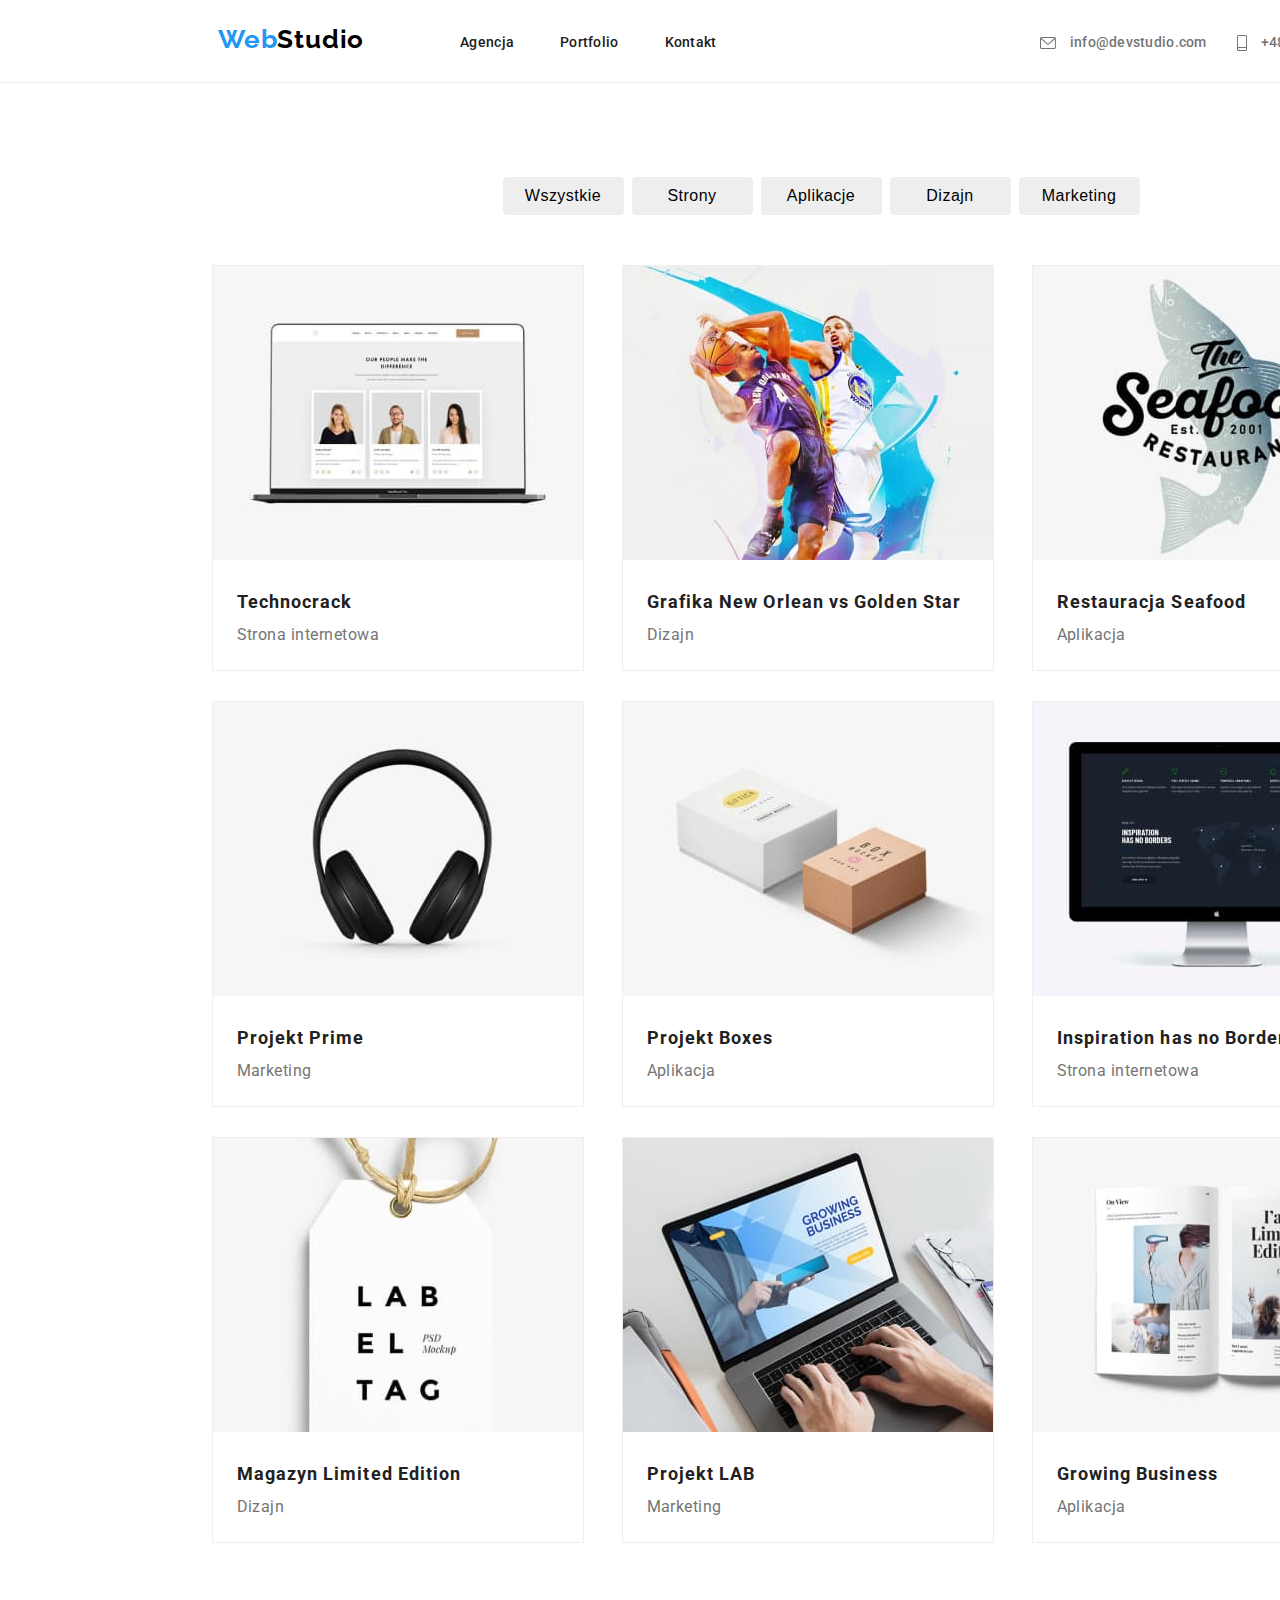
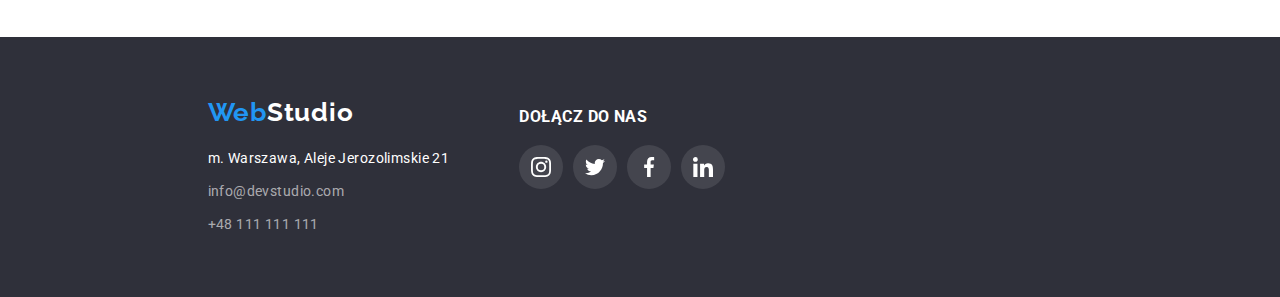
==== portfolio.html @ 235408c0 "feat: innit" ====
<!DOCTYPE html>
<html lang="pl">
  <head>
    <title>Portfolio</title>
    <link
      rel="stylesheet"
      href="https://cdnjs.cloudflare.com/ajax/libs/modern-normalize/1.1.0/modern-normalize.min.css"
      integrity="sha512-wpPYUAdjBVSE4KJnH1VR1HeZfpl1ub8YT/NKx4PuQ5NmX2tKuGu6U/JRp5y+Y8XG2tV+wKQpNHVUX03MfMFn9Q=="
      crossorigin="anonymous"
      referrerpolicy="no-referrer"
    />
    <link
      rel="stylesheet"
      href="https://cdnjs.cloudflare.com/ajax/libs/modern-normalize/1.1.0/modern-normalize.min.css"
      integrity="sha512-wpPYUAdjBVSE4KJnH1VR1HeZfpl1ub8YT/NKx4PuQ5NmX2tKuGu6U/JRp5y+Y8XG2tV+wKQpNHVUX03MfMFn9Q=="
      crossorigin="anonymous"
      referrerpolicy="no-referrer"
    />
    <link rel="preconnect" href="https://fonts.googleapis.com" />
    <link rel="preconnect" href="https://fonts.gstatic.com" crossorigin />
    <link
      href="https://fonts.googleapis.com/css2?family=Raleway:wght@700&family=Roboto:wght@400;500;700;900&display=swap"
      rel="stylesheet"
    />
    <link rel="stylesheet" href="css/styles.css" />
  </head>
  <body>
    <!-- header -->
    <header class="top">
      <a href="index.html" class="logo"
        ><span class="logo-anterior">Web</span><span class="logo-posterior">Studio</span></a
      >
      <nav>
        <ul class="navigation">
          <li><a href="#">Agencja</a></li>
          <li><a class="portfolio-link" href="portfolio.html">Portfolio</a></li>
          <li><a href="#">Kontakt</a></li>
        </ul>
      </nav>
      <aside class="contact">
        <ul class="contact-botons">
          <li class="icon-and-link">
            <svg width="16px" height="12px">
              <use href="./images/icons.svg#icon-envelope"></use>
            </svg>
            <a class="mail" href="mailto:info@devstidio.com">info@devstudio.com</a>
          </li>
          <li class="icon-and-link">
            <svg width="10px" height="16px">
              <use href="./images/icons.svg#icon-smartphone"></use>
            </svg>
            <a href="tel:+48111111111">+48 111 111 111</a>
          </li>
        </ul>
      </aside>
    </header>

    <!-- header end-->

    <!-- main -->
    <main>
      <!-- filters -->
      <section class="portfolio-button-projects section">
        <div class="container">
          <ul class="portfolio-button-list">
            <li><button type="button">Wszystkie</button></li>
            <li><button type="button">Strony</button></li>
            <li><button type="button">Aplikacje</button></li>
            <li><button type="button">Dizajn</button></li>
            <li><button type="button">Marketing</button></li>
          </ul>
          <!-- projects -->
          <ul class="projects-list">
            <li>
              <figure>
                <img
                  width="370"
                  height="294"
                  src="images/projectone.jpg"
                  alt="laptop showing three profiles"
                />
                <figcaption>
                  <h3>Technocrack</h3>
                  <span>Strona internetowa</span>
                </figcaption>
              </figure>
            </li>
            <li>
              <figure>
                <img
                  width="370"
                  height="294"
                  src="images/projecttwo.jpg"
                  alt="basketball players"
                />
                <figcaption>
                  <h3>Grafika New Orlean vs Golden Star</h3>
                  <span>Dizajn</span>
                </figcaption>
              </figure>
            </li>
            <li>
              <figure>
                <img
                  width="370"
                  height="294"
                  src="images/projectthree.jpg"
                  alt="seafood restaurant's logo"
                />
                <figcaption>
                  <h3>Restauracja Seafood</h3>
                  <span>Aplikacja</span>
                </figcaption>
              </figure>
            </li>
            <li>
              <figure>
                <img width="370" height="294" src="images/projectfour.jpg" alt="headphones" />
                <figcaption>
                  <h3>Projekt Prime</h3>
                  <span>Marketing</span>
                </figcaption>
              </figure>
            </li>
            <li>
              <figure>
                <img width="370" height="294" src="images/projectfive.jpg" alt="two boxes" />
                <figcaption>
                  <h3>Projekt Boxes</h3>
                  <span>Aplikacja</span>
                </figcaption>
              </figure>
            </li>
            <li>
              <figure>
                <img width="370" height="294" src="images/projectsix.jpg" alt="a tv screen" />
                <figcaption>
                  <h3>Inspiration has no Borders</h3>
                  <span>Strona internetowa</span>
                </figcaption>
              </figure>
            </li>
            <li>
              <figure>
                <img width="370" height="294" src="images/projectseven.jpg" alt="a book" />
                <figcaption>
                  <h3>Magazyn Limited Edition</h3>
                  <span>Dizajn</span>
                </figcaption>
              </figure>
            </li>
            <li>
              <figure>
                <img width="370" height="294" src="images/projecteight.jpg" alt="a label" />
                <figcaption>
                  <h3>Projekt LAB</h3>
                  <span>Marketing</span>
                </figcaption>
              </figure>
            </li>
            <li>
              <figure>
                <img
                  width="370"
                  height="294"
                  src="images/projectnine.jpg"
                  alt="a person typing on a laptop"
                />
                <figcaption>
                  <h3>Growing Business</h3>
                  <span>Aplikacja</span>
                </figcaption>
              </figure>
            </li>
          </ul>
        </div>
      </section>
    </main>
    <!-- footer -->
    <footer class="footnote">
      <div class="container footnote-organizer">
        <div class="bottom-left">
          <div class="logo-bottom">
            <a href="index.html"
              ><span class="logo-anterior">Web</span><span class="logo-posterior-prim">Studio</span>
            </a>
          </div>
          <address class="address-bottom">
            <ul>
              <li class="headquarters">m. Warszawa, Aleje Jerozolimskie 21</li>
              <li class="mail-bottom">
                <a href="mailto:info@devstidio.com">info@devstudio.com</a>
              </li>
              <li><a href="tel:+48111111111">+48 111 111 111</a></li>
            </ul>
          </address>
        </div>
        <div class="social-media-bottom">
          <h3 class="social-media-bottom-title">dołącz do nas</h3>
          <ul class="social-media-list-bottom">
            <li>
              <svg width="20px" height="20px">
                <use href="./images/icons.svg#icon-instagram"></use>
              </svg>
            </li>
            <li>
              <svg width="20px" height="20px">
                <use href="./images/icons.svg#icon-twitter"></use>
              </svg>
            </li>
            <li>
              <svg width="20px" height="20px">
                <use href="./images/icons.svg#icon-facebook"></use>
              </svg>
            </li>
            <li>
              <svg width="20px" height="20px">
                <use href="./images/icons.svg#icon-linkedin"></use>
              </svg>
            </li>
          </ul>
        </div>
      </div>
    </footer>
    <!-- end of footer -->
  </body>
</html>
---- css/styles.css ----
:root {
  --higlight-text: #2196f3;
  --title-text: #212121;
  --description-text: #757575;
  --background-color: #ffffff;
  --logo-anterior: #2196f3;
  --logo-posterior: #000000;
  --logo-posteriorprim: #ffffff;
  --background-grey: #f5f4fa;
  --icons-fill: #afb1b8;
}

* {
  margin: 0px auto;
  padding: 0px;
}

body {
  color: var(--title-text);
  font-family: 'Roboto', sans-serif;
  margin: 0 auto;
  width: 1600px;
}

/* header */

.top {
  border-bottom: solid;
  border-color: #ececec;
  border-width: 1px;
  display: flex;
  padding-top: 24px;
  padding-bottom: 24px;
  padding-left: 215px;
}
.top a {
  text-decoration: none;
}

.logo {
  margin-right: 93px;
  cursor: pointer;
}

.logo-anterior {
  color: var(--logo-anterior);
  text-decoration: none;
  font-family: 'Raleway', sans-serif;
  font-weight: 700;
  font-size: 26px;
  line-height: 1.1738;
  letter-spacing: 0.03em;
  text-decoration: none;
}
.logo-posterior {
  color: var(--logo-posterior);
  text-decoration: none;
  font-family: 'Raleway', sans-serif;
  font-weight: 700;
  font-size: 26px;
  line-height: 1.1738;
  letter-spacing: 0.03em;
  text-decoration: none;
}

.navigation {
  list-style-type: none;
  display: flex;
  padding-top: 8px;
  padding-bottom: 7px;
  margin-right: 317px;
}

.navigation a {
  color: var(--title-text);
  text-decoration: none;
  font-weight: 500;
  font-size: 14px;
  line-height: 1.172;
  letter-spacing: 0.02em;
}

.navigation a:hover {
  color: var(--higlight-text);
}

.navigation a:focus {
  color: var(--higlight-text);
}

.portfolio-link {
  margin-left: 46px;
  margin-right: 46px;
}

.contact {
  display: flex;
  padding-right: 227px;
  padding-top: 8px;
  padding-bottom: 7px;
}

.contact a {
  color: var(--description-text);
  text-decoration: none;
  font-weight: 500;
  font-size: 14px;
  line-height: 1.172;
  letter-spacing: 0.02em;
  margin-left: 10px;
}

.contact svg {
  vertical-align: middle;
}

.contact-botons {
  list-style-type: none;
  display: flex;
  gap: 30px;
}

.icon-and-link {
  cursor: pointer;
}

.icon-and-link svg {
  fill: var(--description-text);
}

.icon-and-link:hover a {
  color: var(--higlight-text);
}

.icon-and-link:focus a {
  color: var(--higlight-text);
}

.icon-and-link:hover svg {
  fill: var(--higlight-text);
}

.icon-and-link:focus svg {
  fill: var(--higlight-text);
}
/* header end */

/* title section */
.header {
  background-color: #2f303a;
  background-image: linear-gradient(to bottom, rgba(47, 48, 58, 0.4), rgba(47, 48, 58, 0.4)),
    url('../images/background.jpg');
  background-repeat: no-repeat;
  background-size: cover;
  color: #ffffff;
  margin-top: 0px;
}

.slogan {
  text-decoration: none;
  text-transform: uppercase;
  text-align: center;
  font-weight: 900;
  font-size: 44px;
  line-height: 1.36;
  letter-spacing: 0.06em;
  margin-bottom: 40px;
  margin-left: 252px;
  margin-right: 252px;
  margin-top: 106px;
}

.click-to-order {
  background-color: var(--higlight-text);
  color: #ffffff;
  text-decoration: none;
  font-weight: 700;
  font-size: 16px;
  line-height: 1.875;
  letter-spacing: 0.06em;
  cursor: pointer;
  border: var(--higlight-text) solid;
  border-radius: 4px;
  padding-top: 10px;
  padding-right: 41px;
  padding-bottom: 10px;
  padding-left: 42px;
  margin-left: 500px;
  margin-bottom: 106px;
  box-shadow: 0px 4px 4px 0px rgba(0, 0, 0, 0.25);
}

/* title section end */

/* adventages */

.adventages {
  display: flex;
  justify-content: space-evenly;
}

.adventages li {
  list-style-type: none;
  margin-bottom: 94px;
}

.advantages svg {
  background-color: var(--description-text);
}
.adventages h3 {
  color: var(--title-text);
  text-decoration: none;
  font-weight: 700;
  font-size: 14px;
  line-height: 1.172;
  letter-spacing: 0.03em;
  list-style-type: none;
  margin-bottom: 10px;
  margin-top: 30px;
}

.adventages p {
  color: var(--description-text);
  text-decoration: none;
  font-size: 14px;
  line-height: 1.714;
  letter-spacing: 0.03em;
  list-style-type: none;
}

.advantages-icon {
  width: 270px;
  height: 120px;
  border: solid 1px var(--background-grey);
  background-color: var(--background-grey);
  border-radius: 4%;
  padding-top: 25px;
  padding-right: 100px;
  padding-bottom: 25px;
  padding-left: 100px;
}

/* adventages end */

/* what do we do */

.what-do-we-do {
  color: var(--title-text);
  text-decoration: none;
  font-weight: 700;
  font-size: 36px;
  line-height: 1.172;
  letter-spacing: 0.03em;
  margin-left: 424px;
  margin-bottom: 50px;
}

.what-do-we-do-list {
  list-style-type: none;
  padding-top: 50px;
  display: flex;
  justify-content: space-evenly;
}

.what-do-we-do-list li {
  display: inline;
}

/* what do we do end */

/* our team */
.our-team {
  background-color: #f5f4fa;
}

.our-team-title {
  color: var(--title-text);
  text-decoration: none;
  font-weight: 700;
  font-size: 36px;
  line-height: 1.172;
  letter-spacing: 0.03em;
  margin-left: 495px;
  margin-bottom: 50px;
}

.our-team-list {
  list-style-type: none;
  display: flex;
  justify-content: space-between;
}

.our-team-list figure {
  width: 270px;
  border-right: solid #ececec 1px;
  border-bottom: solid #ececec 1px;
  border-left: solid #ececec 1px;
  box-shadow: 0px 4px 4px 0px rgba(0, 0, 0, 0.25);
  background-color: var(--background-color);
}

.our-team-list h3 {
  color: var(--title-text);
  text-decoration: none;
  text-align: center;
  font-weight: 500;
  font-size: 16px;
  line-height: 1.171;
  letter-spacing: 0.03em;
  margin-top: 30px;
  margin-bottom: 10px;
}

.our-team-list span {
  color: var(--description-text);
  text-decoration: none;
  text-align: center;
  font-size: 16px;
  line-height: 1.171;
  letter-spacing: 0.03em;
}

.team-member {
  text-align: center;
}

.social-media-list {
  list-style-type: none;
  display: flex;
  margin-top: 16px;
  margin-bottom: 30px;
  padding-left: 32px;
  padding-right: 32px;
}

.social-media-list li {
  border-radius: 50%;
  height: 44px;
  width: 44px;
  display: grid;
  place-items: center;
}
.social-media-list svg {
  fill: var(--icons-fill);
}

.social-media-list li:hover {
  background-color: var(--higlight-text);
  border-radius: 50%;
}

.social-media-list li:hover svg {
  fill: var(--logo-posteriorprim);
}

/* our clients */

.our-clients-title {
  color: var(--title-text);
  text-decoration: none;
  font-weight: 700;
  font-size: 36px;
  line-height: 1.172;
  letter-spacing: 0.03em;
  margin-left: 495px;
  margin-bottom: 50px;
}

.our-clients-list {
  list-style-type: none;
  display: flex;
  gap: 30px;
}

.our-clients-icon {
  fill: var(--icons-fill);
  width: 170px;
  height: 90px;
  border: solid 1px var(--icons-fill);
  border-radius: 4px;
  padding-left: 32px;
  padding-top: 17.7px;
  padding-right: 14.2px;
  padding-bottom: 14.2px;
}

.our-clients-icon:hover {
  fill: var(--higlight-text);
  border-color: var(--higlight-text);
}

.our-clients-icon:focus {
  fill: var(--higlight-text);
  border-color: var(--higlight-text);
}

/* our clients end */
/* front page end */
/* portfolio */

/* filters */
.portfolio-button-projects {
  padding-left: 15px;
}

.portfolio-button-list {
  list-style-type: none;
  display: flex;
  gap: 8px;
  margin-left: 295px;
  margin-right: 303px;
  margin-bottom: 50px;
}

.portfolio-button-list button {
  background-color: #eeeeee;
  text-decoration: none;
  font-weight: 500;
  font-size: 16px;
  line-height: 1.625;
  letter-spacing: 0.03em;
  cursor: pointer;
  border: #eeeeee;
  border-radius: 4px;
  width: 121px;
  padding-top: 6px;
  padding-bottom: 6px;
  box-shadow: 0 4 4 0 rgba(0, 0, 0, 0.25);
}

.portfolio-button-list button:hover {
  background-color: var(--higlight-text);
  color: var(--background-color);
  box-shadow: 0px 4px 4px 0px rgba(0, 0, 0, 0.25);
}

.portfolio-button-list button:focus {
  background-color: var(--higlight-text);
  color: var(--background-color);
  box-shadow: 0px 4px 4px 0px rgba(0, 0, 0, 0.25);
}

/* filters end */

/* projects */

.projects-list {
  list-style-type: none;
  margin: 0;
  display: flex;
  flex-wrap: wrap;
  gap: 30px;
}

.projects-list li {
  border: solid #eeeeee 1px;
  width: 370px;
}

.projects-list li:hover {
  box-shadow: 0px 4px 4px 0px rgba(0, 0, 0, 0.25);
}

.projects-list li:focus {
  box-shadow: 0px 4px 4px 0px rgba(0, 0, 0, 0.25);
}

.projects-list figure {
  cursor: pointer;
}

.projects-list figcaption {
  padding-left: 24px;
  padding-right: 24px;
  padding-bottom: 20px;
}

.projects-list h3 {
  color: var(--title-text);
  text-decoration: none;
  font-weight: 700;
  font-size: 18px;
  line-height: 2;
  letter-spacing: 0.06em;
  margin-top: 20px;
}

.projects-list span {
  color: var(--description-text);
  text-decoration: none;
  font-size: 16px;
  line-height: 1.87;
  letter-spacing: 0.03em;
  margin-top: 4px;
}
/* projects end */

/* footer */

.footnote {
  background-color: #2f303a;
  padding-top: 60px;
  padding-left: 15px;
  padding-bottom: 60px;
}

.footnote-organizer {
  display: flex;
}

.bottom-left {
  margin: 0px;
}

.logo-bottom {
  margin-bottom: 20px;
}

.logo-bottom a {
  text-decoration: none;
}

.logo-posterior-prim {
  color: var(--logo-posteriorprim);
  text-decoration: none;
  font-family: 'Raleway', sans-serif;
  font-weight: 700;
  font-size: 26px;
  line-height: 1.1738;
  letter-spacing: 0.03em;
  text-decoration: none;
  cursor: pointer;
}

.address-bottom {
  display: block;
  text-decoration: none;
}

.address-bottom ul {
  list-style: none;
}

.mail-bottom {
  margin-top: 9px;
  margin-bottom: 9px;
}
.headquarters {
  color: #ffffff;
  text-decoration: none;
  font-style: normal;
  font-size: 14px;
  line-height: 1.714;
  letter-spacing: 0.03em;
}

.address-bottom a {
  color: rgba(255, 255, 255, 0.6);
  text-decoration: none;
  font-style: normal;
  font-size: 14px;
  line-height: 1.714;
  letter-spacing: 0.03em;
}

.address-bottom a:hover {
  color: var(--higlight-text);
}

.address-bottom a:focus {
  color: var(--higlight-text);
}

.social-media-bottom {
  margin-left: 70px;
  padding-top: 12px;
}
.social-media-bottom-title {
  color: var(--logo-posteriorprim);
  font-size: 16px;
  font-weight: 700;
  line-height: 16.41px;
  text-transform: uppercase;
  letter-spacing: 00.03em;
}
.social-media-list-bottom {
  list-style-type: none;
  display: flex;
  gap: 10px;
  margin-top: 20px;
}

.social-media-list-bottom li {
  border-radius: 50%;
  background-color: rgba(255, 255, 255, 0.1);
  height: 44px;
  width: 44px;
  display: grid;
  place-items: center;
}
.social-media-list-bottom svg {
  fill: var(--logo-posteriorprim);
}

.social-media-list-bottom li:hover {
  background-color: var(--higlight-text);
  border-radius: 50%;
}

.social-media-list-bottom li:hover svg {
  fill: var(--logo-posteriorprim);
}

/* footer end */

.section {
  padding-top: 94px;
  padding-bottom: 94px;
}

.container {
  width: 1200px;
}
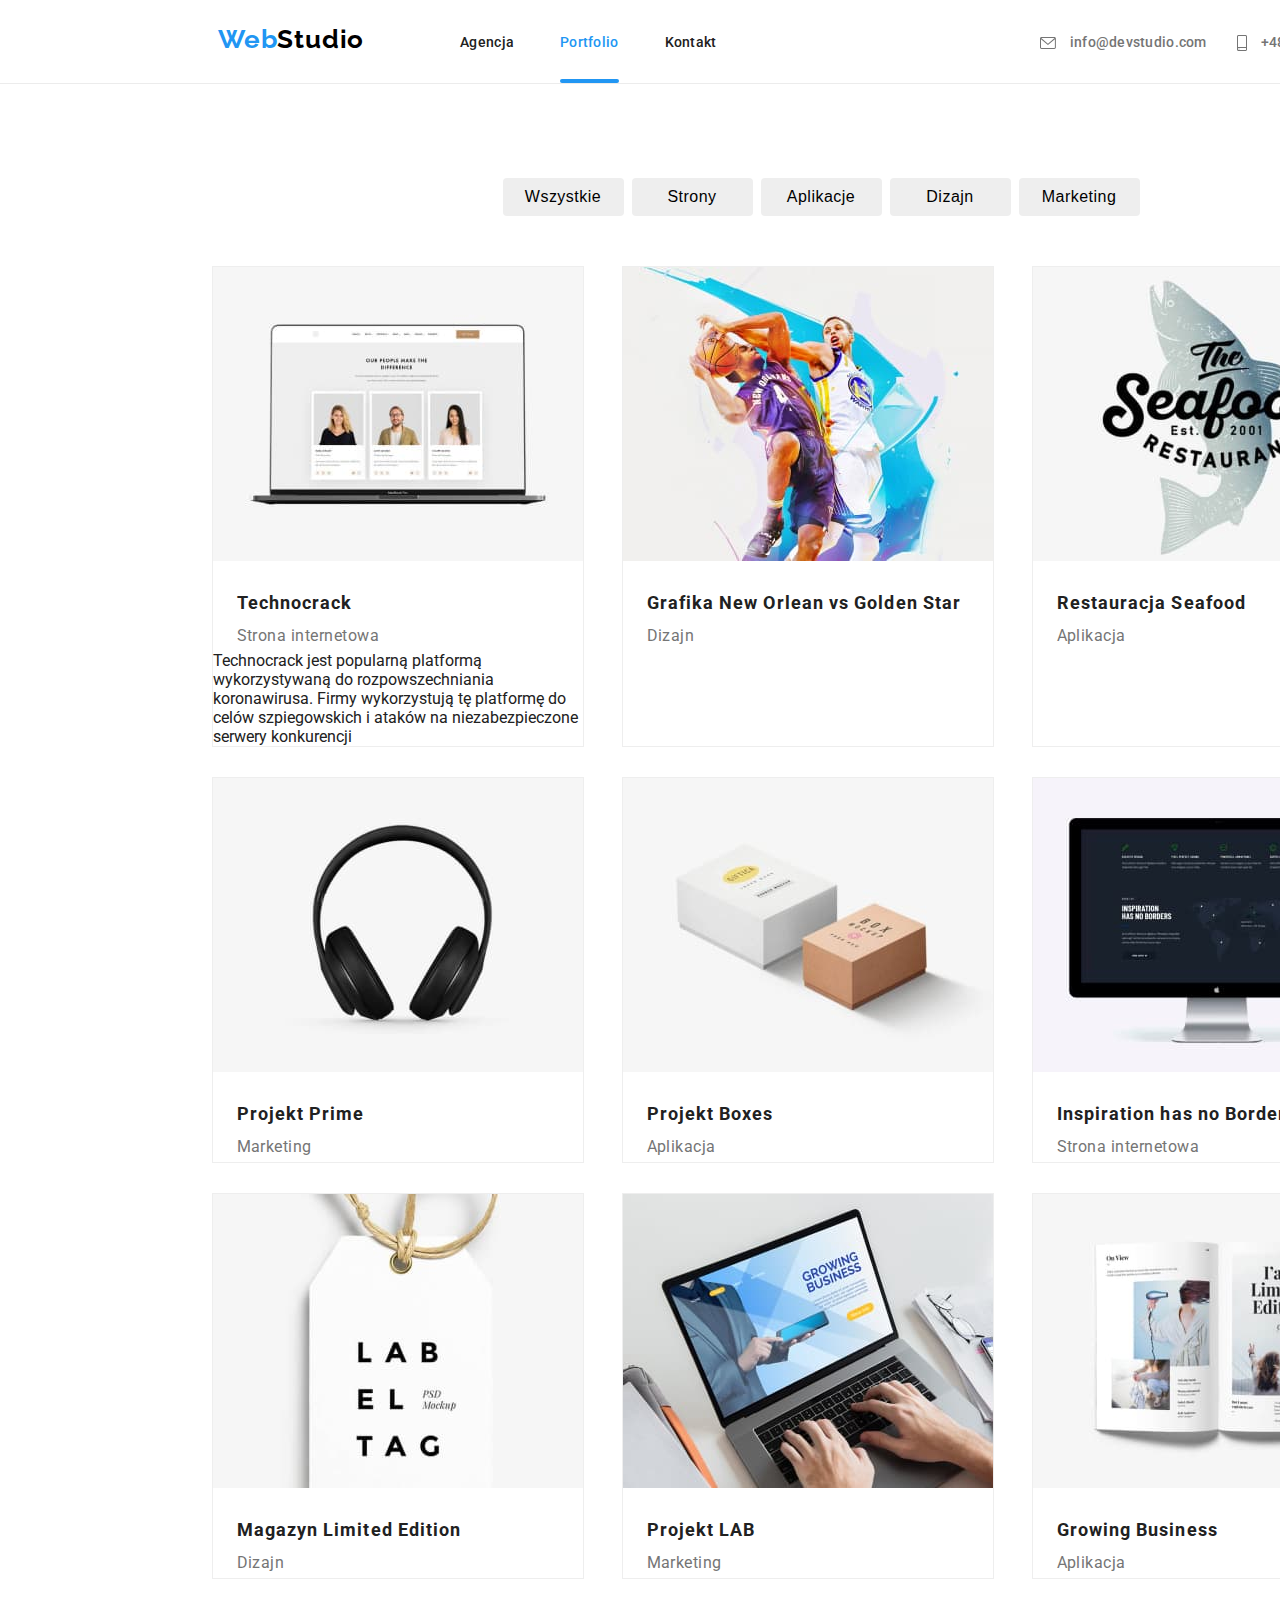
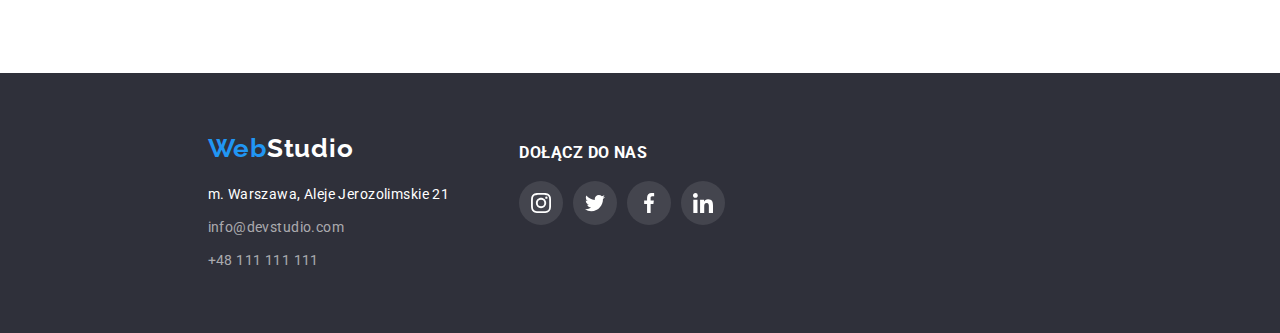
==== commit a10f9adb: "added modal, active page underline, project's and advantage's description" ====
--- a/portfolio.html
+++ b/portfolio.html
@@ -32,8 +32,8 @@
       >
       <nav>
         <ul class="navigation">
-          <li><a href="#">Agencja</a></li>
-          <li><a class="portfolio-link" href="portfolio.html">Portfolio</a></li>
+          <li><a href="index.html">Agencja</a></li>
+          <li class="active"><a href="portfolio.html">Portfolio</a></li>
           <li><a href="#">Kontakt</a></li>
         </ul>
       </nav>
@@ -82,6 +82,11 @@
                 <figcaption>
                   <h3>Technocrack</h3>
                   <span>Strona internetowa</span>
+                  <p>
+                    Technocrack jest popularną platformą wykorzystywaną do rozpowszechniania
+                    koronawirusa. Firmy wykorzystują tę platformę do celów szpiegowskich i ataków na
+                    niezabezpieczone serwery konkurencji
+                  </p>
                 </figcaption>
               </figure>
             </li>
--- a/css/styles.css
+++ b/css/styles.css
@@ -30,8 +30,8 @@
   border-width: 1px;
   display: flex;
   padding-top: 24px;
-  padding-bottom: 24px;
   padding-left: 215px;
+  margin-bottom: 0px;
 }
 .top a {
   text-decoration: none;
@@ -66,8 +66,8 @@
 .navigation {
   list-style-type: none;
   display: flex;
+  gap: 46px;
   padding-top: 8px;
-  padding-bottom: 7px;
   margin-right: 317px;
 }
 
@@ -86,6 +86,19 @@
 
 .navigation a:focus {
   color: var(--higlight-text);
+}
+
+.active a {
+  color: var(--higlight-text);
+}
+
+.active::after {
+  content: '';
+  display: flex;
+  margin-top: 28px;
+  background-color: var(--higlight-text);
+  height: 4px;
+  border-radius: 2px;
 }
 
 .portfolio-link {
@@ -190,6 +203,30 @@
   box-shadow: 0px 4px 4px 0px rgba(0, 0, 0, 0.25);
 }
 
+.modal {
+  height: 581px;
+  width: 528px;
+  background-color: var(--logo-posteriorprim);
+}
+
+.modal-button {
+  font-size: 11px;
+  height: 30px;
+  width: 30px;
+  border: solid 1px rgba(0, 0, 0, 0.1);
+  border-radius: 50%;
+  background-color: var(--logo-posteriorprim);
+  margin-top: 8px;
+  margin-left: 490px;
+  margin-right: 8px;
+}
+.is-hidden {
+  pointer-events: none;
+  visibility: hidden;
+  opacity: 0;
+  transform: translateX(-50%) translateY(-50%) scale(0) rotate (0deg) skew(40deg, 40deg);
+}
+
 /* title section end */
 
 /* adventages */
@@ -266,6 +303,21 @@
   display: inline;
 }
 
+.what-do-we-do-list h3 {
+  position: relative;
+  bottom: 74px;
+  text-transform: uppercase;
+  text-align: center;
+  font-weight: 700;
+  font-size: 14px;
+  line-height: 1.16;
+  letter-spacing: 0.03em;
+  color: rgba(255, 255, 255, 1);
+  background-color: rgba(47, 48, 58, 0.8);
+  padding-top: 27px;
+  padding-bottom: 27px;
+}
+
 /* what do we do end */
 
 /* our team */
@@ -469,12 +521,6 @@
   cursor: pointer;
 }
 
-.projects-list figcaption {
-  padding-left: 24px;
-  padding-right: 24px;
-  padding-bottom: 20px;
-}
-
 .projects-list h3 {
   color: var(--title-text);
   text-decoration: none;
@@ -483,6 +529,8 @@
   line-height: 2;
   letter-spacing: 0.06em;
   margin-top: 20px;
+  margin-left: 24px;
+  margin-right: 24px;
 }
 
 .projects-list span {
@@ -492,6 +540,21 @@
   line-height: 1.87;
   letter-spacing: 0.03em;
   margin-top: 4px;
+  margin-left: 24px;
+  margin-right: 24px;
+  margin-bottom: 20px;
+}
+
+.projects-list li:hover p {
+  position: relative;
+  bottom: 384px;
+  margin: 0px;
+  font-size: 18px;
+  line-height: 1.5;
+  letter-spacing: 0.03em;
+  color: rgba(255, 255, 255, 1);
+  background-color: rgba(33, 150, 243, 0.9);
+  padding: 49px 45px 49px 24px;
 }
 /* projects end */
 
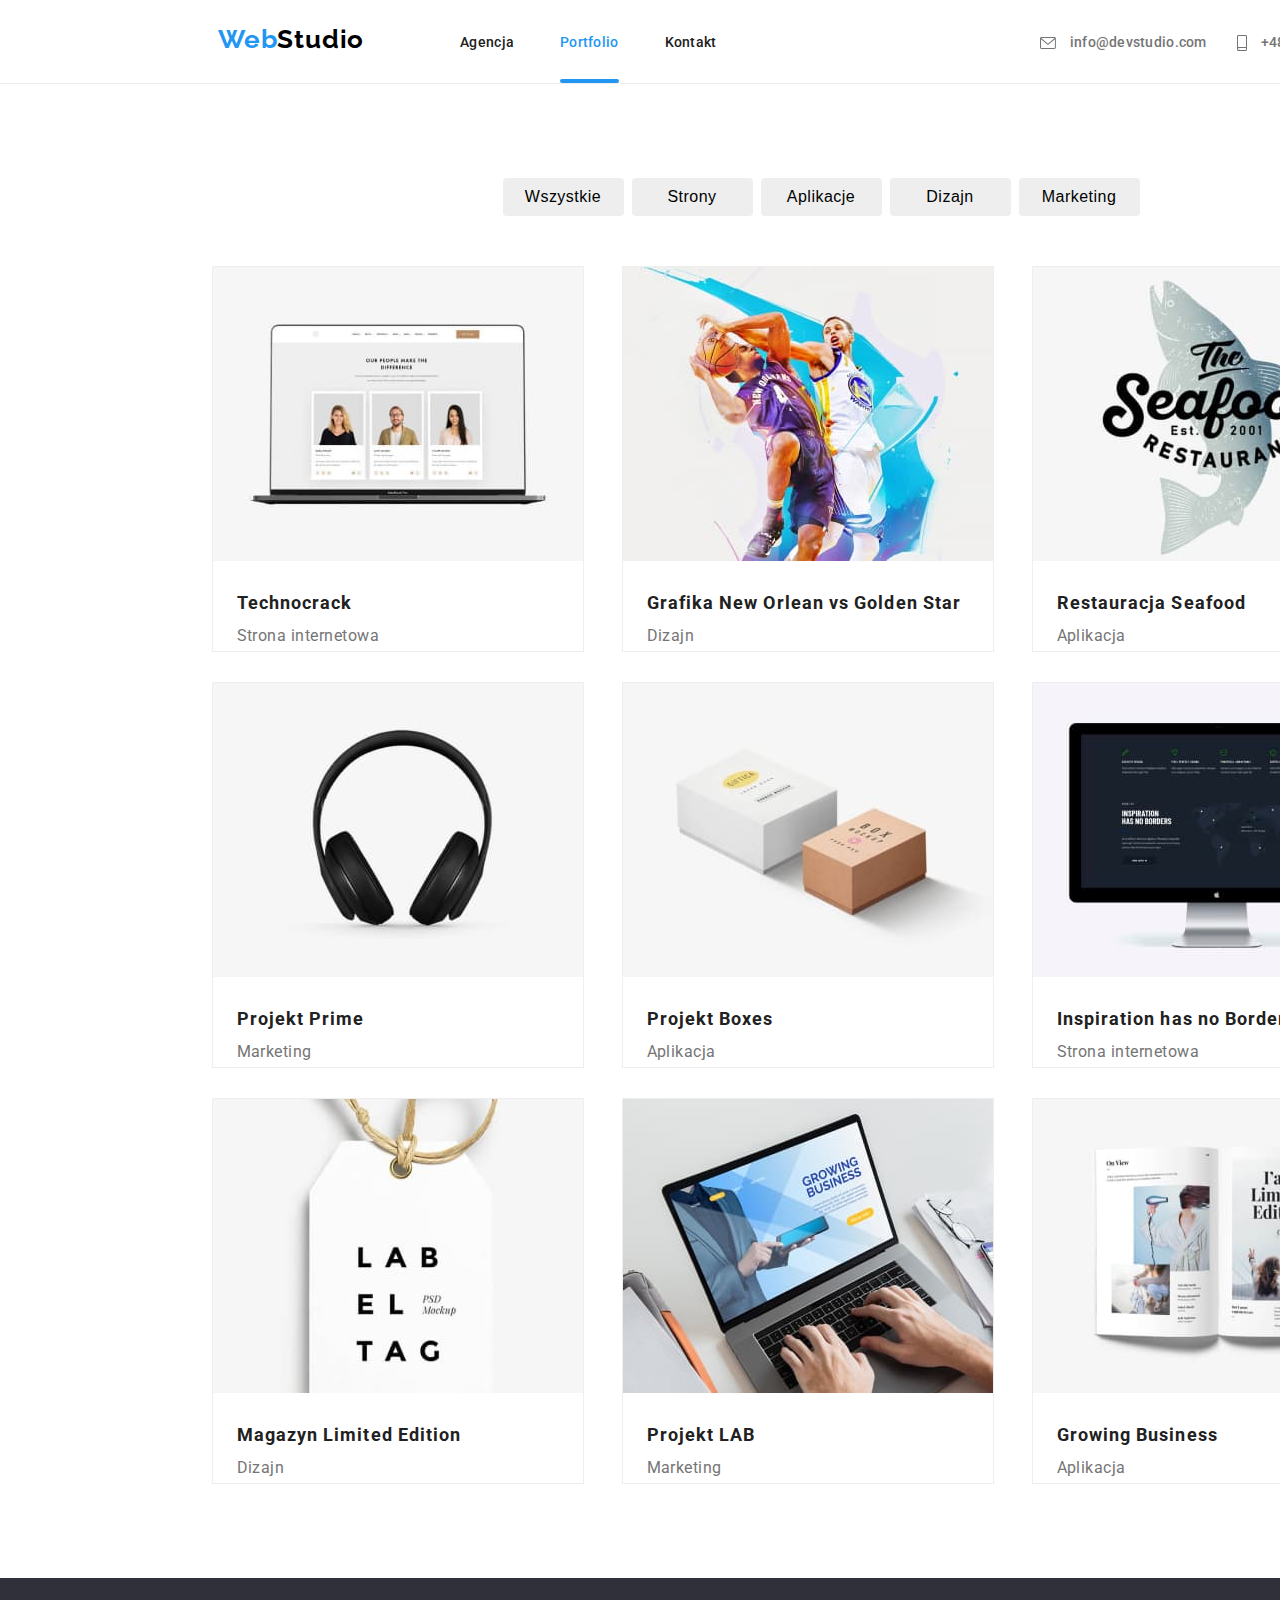
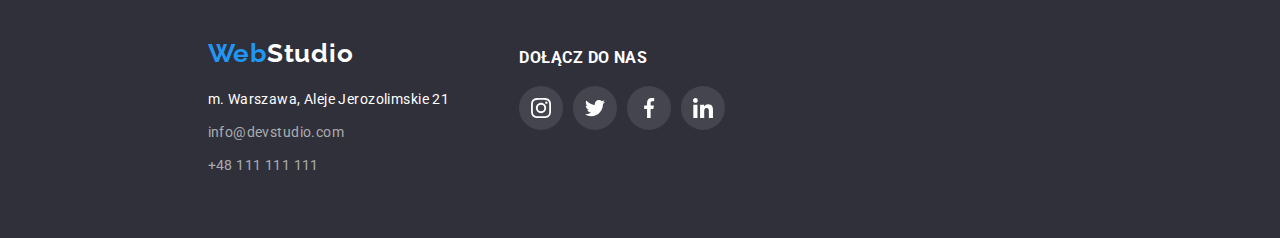
==== commit 0f5f6f24: "added overlay to project's cards" ====
--- a/portfolio.html
+++ b/portfolio.html
@@ -73,31 +73,40 @@
           <ul class="projects-list">
             <li>
               <figure>
-                <img
-                  width="370"
-                  height="294"
-                  src="images/projectone.jpg"
-                  alt="laptop showing three profiles"
-                />
+                <div class="projects-card-overlay">
+                  <img
+                    width="370"
+                    height="294"
+                    src="images/projectone.jpg"
+                    alt="laptop showing three profiles"
+                  />
+                  <p>
+                    Technocrack jest popularną platformą wykorzystywaną do rozpowszechniania
+                    koronawirusa. Firmy wykorzystują tę platformę do celów szpiegowskich i ataków na
+                    niezabezpieczone serwery konkurencji
+                  </p>
+                </div>
                 <figcaption>
                   <h3>Technocrack</h3>
                   <span>Strona internetowa</span>
-                  <p>
-                    Technocrack jest popularną platformą wykorzystywaną do rozpowszechniania
-                    koronawirusa. Firmy wykorzystują tę platformę do celów szpiegowskich i ataków na
-                    niezabezpieczone serwery konkurencji
-                  </p>
-                </figcaption>
-              </figure>
-            </li>
-            <li>
-              <figure>
-                <img
-                  width="370"
-                  height="294"
-                  src="images/projecttwo.jpg"
-                  alt="basketball players"
-                />
+                </figcaption>
+              </figure>
+            </li>
+            <li>
+              <figure>
+                <div class="projects-card-overlay">
+                  <img
+                    width="370"
+                    height="294"
+                    src="images/projecttwo.jpg"
+                    alt="basketball players"
+                  />
+                  <p>
+                    Technocrack jest popularną platformą wykorzystywaną do rozpowszechniania
+                    koronawirusa. Firmy wykorzystują tę platformę do celów szpiegowskich i ataków na
+                    niezabezpieczone serwery konkurencji
+                  </p>
+                </div>
                 <figcaption>
                   <h3>Grafika New Orlean vs Golden Star</h3>
                   <span>Dizajn</span>
@@ -106,12 +115,19 @@
             </li>
             <li>
               <figure>
-                <img
-                  width="370"
-                  height="294"
-                  src="images/projectthree.jpg"
-                  alt="seafood restaurant's logo"
-                />
+                <div class="projects-card-overlay">
+                  <img
+                    width="370"
+                    height="294"
+                    src="images/projectthree.jpg"
+                    alt="seafood restaurant's logo"
+                  />
+                  <p>
+                    Technocrack jest popularną platformą wykorzystywaną do rozpowszechniania
+                    koronawirusa. Firmy wykorzystują tę platformę do celów szpiegowskich i ataków na
+                    niezabezpieczone serwery konkurencji
+                  </p>
+                </div>
                 <figcaption>
                   <h3>Restauracja Seafood</h3>
                   <span>Aplikacja</span>
@@ -120,7 +136,14 @@
             </li>
             <li>
               <figure>
-                <img width="370" height="294" src="images/projectfour.jpg" alt="headphones" />
+                <div class="projects-card-overlay">
+                  <img width="370" height="294" src="images/projectfour.jpg" alt="headphones" />
+                  <p>
+                    Technocrack jest popularną platformą wykorzystywaną do rozpowszechniania
+                    koronawirusa. Firmy wykorzystują tę platformę do celów szpiegowskich i ataków na
+                    niezabezpieczone serwery konkurencji
+                  </p>
+                </div>
                 <figcaption>
                   <h3>Projekt Prime</h3>
                   <span>Marketing</span>
@@ -129,7 +152,14 @@
             </li>
             <li>
               <figure>
-                <img width="370" height="294" src="images/projectfive.jpg" alt="two boxes" />
+                <div class="projects-card-overlay">
+                  <img width="370" height="294" src="images/projectfive.jpg" alt="two boxes" />
+                  <p>
+                    Technocrack jest popularną platformą wykorzystywaną do rozpowszechniania
+                    koronawirusa. Firmy wykorzystują tę platformę do celów szpiegowskich i ataków na
+                    niezabezpieczone serwery konkurencji
+                  </p>
+                </div>
                 <figcaption>
                   <h3>Projekt Boxes</h3>
                   <span>Aplikacja</span>
@@ -138,7 +168,14 @@
             </li>
             <li>
               <figure>
-                <img width="370" height="294" src="images/projectsix.jpg" alt="a tv screen" />
+                <div class="projects-card-overlay">
+                  <img width="370" height="294" src="images/projectsix.jpg" alt="a tv screen" />
+                  <p>
+                    Technocrack jest popularną platformą wykorzystywaną do rozpowszechniania
+                    koronawirusa. Firmy wykorzystują tę platformę do celów szpiegowskich i ataków na
+                    niezabezpieczone serwery konkurencji
+                  </p>
+                </div>
                 <figcaption>
                   <h3>Inspiration has no Borders</h3>
                   <span>Strona internetowa</span>
@@ -147,7 +184,14 @@
             </li>
             <li>
               <figure>
-                <img width="370" height="294" src="images/projectseven.jpg" alt="a book" />
+                <div class="projects-card-overlay">
+                  <img width="370" height="294" src="images/projectseven.jpg" alt="a book" />
+                  <p>
+                    Technocrack jest popularną platformą wykorzystywaną do rozpowszechniania
+                    koronawirusa. Firmy wykorzystują tę platformę do celów szpiegowskich i ataków na
+                    niezabezpieczone serwery konkurencji
+                  </p>
+                </div>
                 <figcaption>
                   <h3>Magazyn Limited Edition</h3>
                   <span>Dizajn</span>
@@ -156,7 +200,14 @@
             </li>
             <li>
               <figure>
-                <img width="370" height="294" src="images/projecteight.jpg" alt="a label" />
+                <div class="projects-card-overlay">
+                  <img width="370" height="294" src="images/projecteight.jpg" alt="a label" />
+                  <p>
+                    Technocrack jest popularną platformą wykorzystywaną do rozpowszechniania
+                    koronawirusa. Firmy wykorzystują tę platformę do celów szpiegowskich i ataków na
+                    niezabezpieczone serwery konkurencji
+                  </p>
+                </div>
                 <figcaption>
                   <h3>Projekt LAB</h3>
                   <span>Marketing</span>
@@ -165,12 +216,19 @@
             </li>
             <li>
               <figure>
-                <img
-                  width="370"
-                  height="294"
-                  src="images/projectnine.jpg"
-                  alt="a person typing on a laptop"
-                />
+                <div class="projects-card-overlay">
+                  <img
+                    width="370"
+                    height="294"
+                    src="images/projectnine.jpg"
+                    alt="a person typing on a laptop"
+                  />
+                  <p>
+                    Technocrack jest popularną platformą wykorzystywaną do rozpowszechniania
+                    koronawirusa. Firmy wykorzystują tę platformę do celów szpiegowskich i ataków na
+                    niezabezpieczone serwery konkurencji
+                  </p>
+                </div>
                 <figcaption>
                   <h3>Growing Business</h3>
                   <span>Aplikacja</span>
--- a/css/styles.css
+++ b/css/styles.css
@@ -203,9 +203,17 @@
   box-shadow: 0px 4px 4px 0px rgba(0, 0, 0, 0.25);
 }
 
+.backdrop {
+  width: 1200px;
+  position: absolute;
+  background-color: rgba(0, 0, 0, 0.2);
+}
 .modal {
+  position: fixed;
   height: 581px;
   width: 528px;
+  border-radius: 1%;
+  box-shadow: 0px 4px 4px 0px rgba(0, 0, 0, 0.25);
   background-color: var(--logo-posteriorprim);
 }
 
@@ -219,6 +227,7 @@
   margin-top: 8px;
   margin-left: 490px;
   margin-right: 8px;
+  cursor: pointer;
 }
 .is-hidden {
   pointer-events: none;
@@ -545,17 +554,35 @@
   margin-bottom: 20px;
 }
 
+.projects-card-overlay {
+  display: block;
+  position: relative;
+  overflow: hidden;
+}
+.projects-list p {
+  position: absolute;
+  top: 0;
+  left: 0;
+  width: 100%;
+  height: 100%;
+  transform: translateY(100%);
+  transition: 250ms cubic-bezier(0.4, 0, 0.2, 1);
+  background-color: var(--higlight-text);
+  font-size: 18px;
+  letter-spacing: 0.03em;
+  color: var(--logo-posteriorprim);
+  padding-top: 49px;
+  padding-left: 24px;
+  padding-right: 45px;
+  padding-bottom: 49px;
+  font-weight: 400;
+  line-height: 1.55;
+}
+
 .projects-list li:hover p {
-  position: relative;
-  bottom: 384px;
-  margin: 0px;
-  font-size: 18px;
-  line-height: 1.5;
-  letter-spacing: 0.03em;
-  color: rgba(255, 255, 255, 1);
-  background-color: rgba(33, 150, 243, 0.9);
-  padding: 49px 45px 49px 24px;
-}
+  transform: translateY(0);
+}
+
 /* projects end */
 
 /* footer */
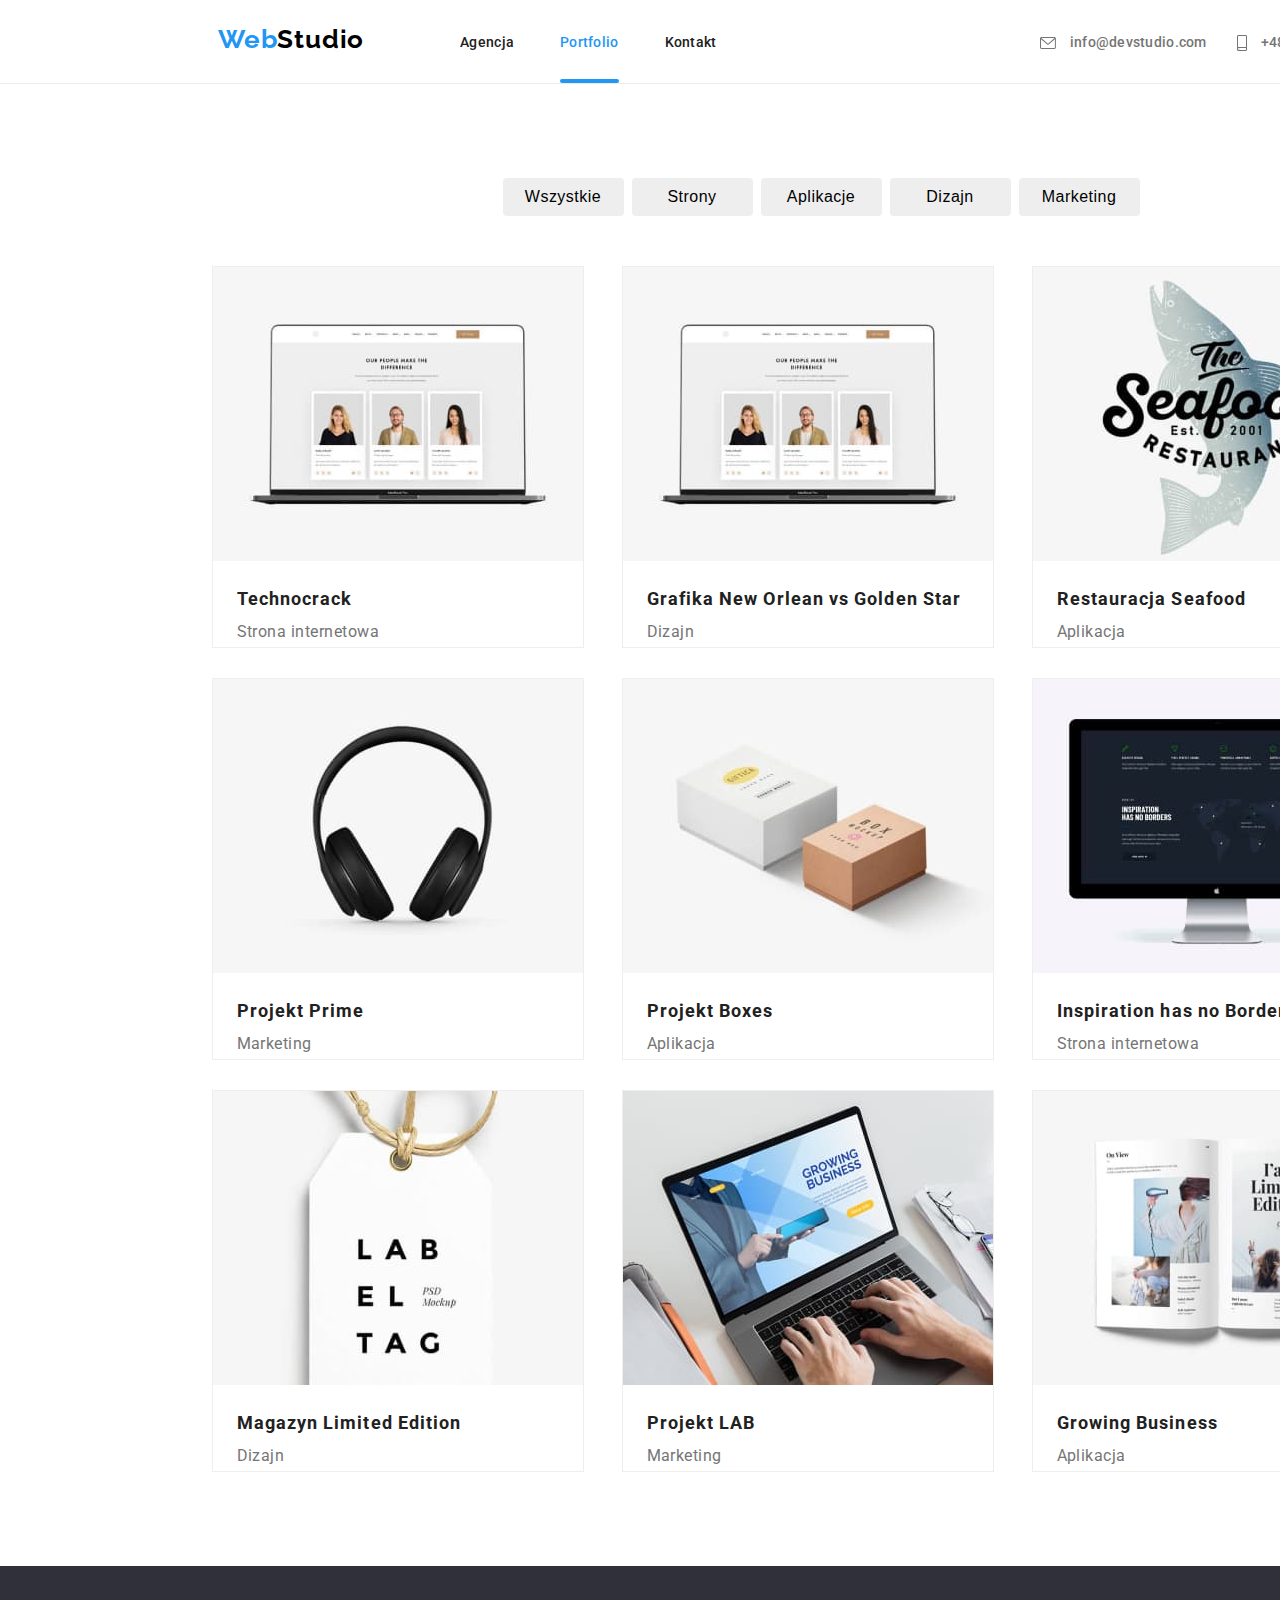
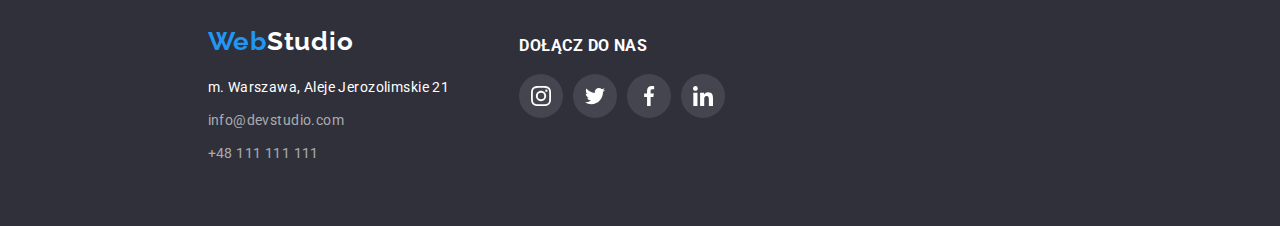
==== commit 7656a0f7: "fixed projects card overlay" ====
--- a/portfolio.html
+++ b/portfolio.html
@@ -98,7 +98,7 @@
                   <img
                     width="370"
                     height="294"
-                    src="images/projecttwo.jpg"
+                    src="images/projectone.jpg"
                     alt="basketball players"
                   />
                   <p>
--- a/css/styles.css
+++ b/css/styles.css
@@ -82,10 +82,12 @@
 
 .navigation a:hover {
   color: var(--higlight-text);
+  transition: 250ms cubic-bezier(0.4, 0, 0.2, 1);
 }
 
 .navigation a:focus {
   color: var(--higlight-text);
+  transition: 250ms cubic-bezier(0.4, 0, 0.2, 1);
 }
 
 .active a {
@@ -143,18 +145,22 @@
 
 .icon-and-link:hover a {
   color: var(--higlight-text);
+  transition: 250ms cubic-bezier(0.4, 0, 0.2, 1);
 }
 
 .icon-and-link:focus a {
   color: var(--higlight-text);
+  transition: 250ms cubic-bezier(0.4, 0, 0.2, 1);
 }
 
 .icon-and-link:hover svg {
   fill: var(--higlight-text);
+  transition: 250ms cubic-bezier(0.4, 0, 0.2, 1);
 }
 
 .icon-and-link:focus svg {
   fill: var(--higlight-text);
+  transition: 250ms cubic-bezier(0.4, 0, 0.2, 1);
 }
 /* header end */
 
@@ -204,14 +210,22 @@
 }
 
 .backdrop {
-  width: 1200px;
-  position: absolute;
+  position: fixed;
+  left: 0;
+  top: 0;
+  width: 100%;
+  height: 100%;
+  display: flex;
+  justify-content: center;
+  align-items: center;
   background-color: rgba(0, 0, 0, 0.2);
 }
+
 .modal {
-  position: fixed;
+  position: relative;
   height: 581px;
   width: 528px;
+  transition-delay: 250ms;
   border-radius: 1%;
   box-shadow: 0px 4px 4px 0px rgba(0, 0, 0, 0.25);
   background-color: var(--logo-posteriorprim);
@@ -233,7 +247,6 @@
   pointer-events: none;
   visibility: hidden;
   opacity: 0;
-  transform: translateX(-50%) translateY(-50%) scale(0) rotate (0deg) skew(40deg, 40deg);
 }
 
 /* title section end */
@@ -448,11 +461,13 @@
 .our-clients-icon:hover {
   fill: var(--higlight-text);
   border-color: var(--higlight-text);
+  transition: 250ms cubic-bezier(0.4, 0, 0.2, 1);
 }
 
 .our-clients-icon:focus {
   fill: var(--higlight-text);
   border-color: var(--higlight-text);
+  transition: 250ms cubic-bezier(0.4, 0, 0.2, 1);
 }
 
 /* our clients end */
@@ -493,12 +508,14 @@
   background-color: var(--higlight-text);
   color: var(--background-color);
   box-shadow: 0px 4px 4px 0px rgba(0, 0, 0, 0.25);
+  transition: 250ms cubic-bezier(0.4, 0, 0.2, 1);
 }
 
 .portfolio-button-list button:focus {
   background-color: var(--higlight-text);
   color: var(--background-color);
   box-shadow: 0px 4px 4px 0px rgba(0, 0, 0, 0.25);
+  transition: 250ms cubic-bezier(0.4, 0, 0.2, 1);
 }
 
 /* filters end */
@@ -520,10 +537,12 @@
 
 .projects-list li:hover {
   box-shadow: 0px 4px 4px 0px rgba(0, 0, 0, 0.25);
+  transition: 250ms cubic-bezier(0.4, 0, 0.2, 1);
 }
 
 .projects-list li:focus {
   box-shadow: 0px 4px 4px 0px rgba(0, 0, 0, 0.25);
+  transition: 250ms cubic-bezier(0.4, 0, 0.2, 1);
 }
 
 .projects-list figure {
@@ -537,9 +556,9 @@
   font-size: 18px;
   line-height: 2;
   letter-spacing: 0.06em;
-  margin-top: 20px;
-  margin-left: 24px;
-  margin-right: 24px;
+  padding-top: 20px;
+  padding-left: 24px;
+  padding-right: 24px;
 }
 
 .projects-list span {
@@ -548,19 +567,25 @@
   font-size: 16px;
   line-height: 1.87;
   letter-spacing: 0.03em;
-  margin-top: 4px;
-  margin-left: 24px;
-  margin-right: 24px;
-  margin-bottom: 20px;
+  padding-top: 4px;
+  padding-left: 24px;
+  padding-right: 24px;
+  padding-bottom: 20px;
 }
 
 .projects-card-overlay {
   display: block;
   position: relative;
   overflow: hidden;
-}
+  height: 294px;
+  margin: 0px;
+  padding: 0px;
+}
+
 .projects-list p {
   position: absolute;
+  margin: 0px;
+  padding: 0px;
   top: 0;
   left: 0;
   width: 100%;
@@ -577,6 +602,7 @@
   padding-bottom: 49px;
   font-weight: 400;
   line-height: 1.55;
+  height: 294px;
 }
 
 .projects-list li:hover p {
@@ -655,10 +681,12 @@
 
 .address-bottom a:hover {
   color: var(--higlight-text);
+  transition: 250ms cubic-bezier(0.4, 0, 0.2, 1);
 }
 
 .address-bottom a:focus {
   color: var(--higlight-text);
+  transition: 250ms cubic-bezier(0.4, 0, 0.2, 1);
 }
 
 .social-media-bottom {
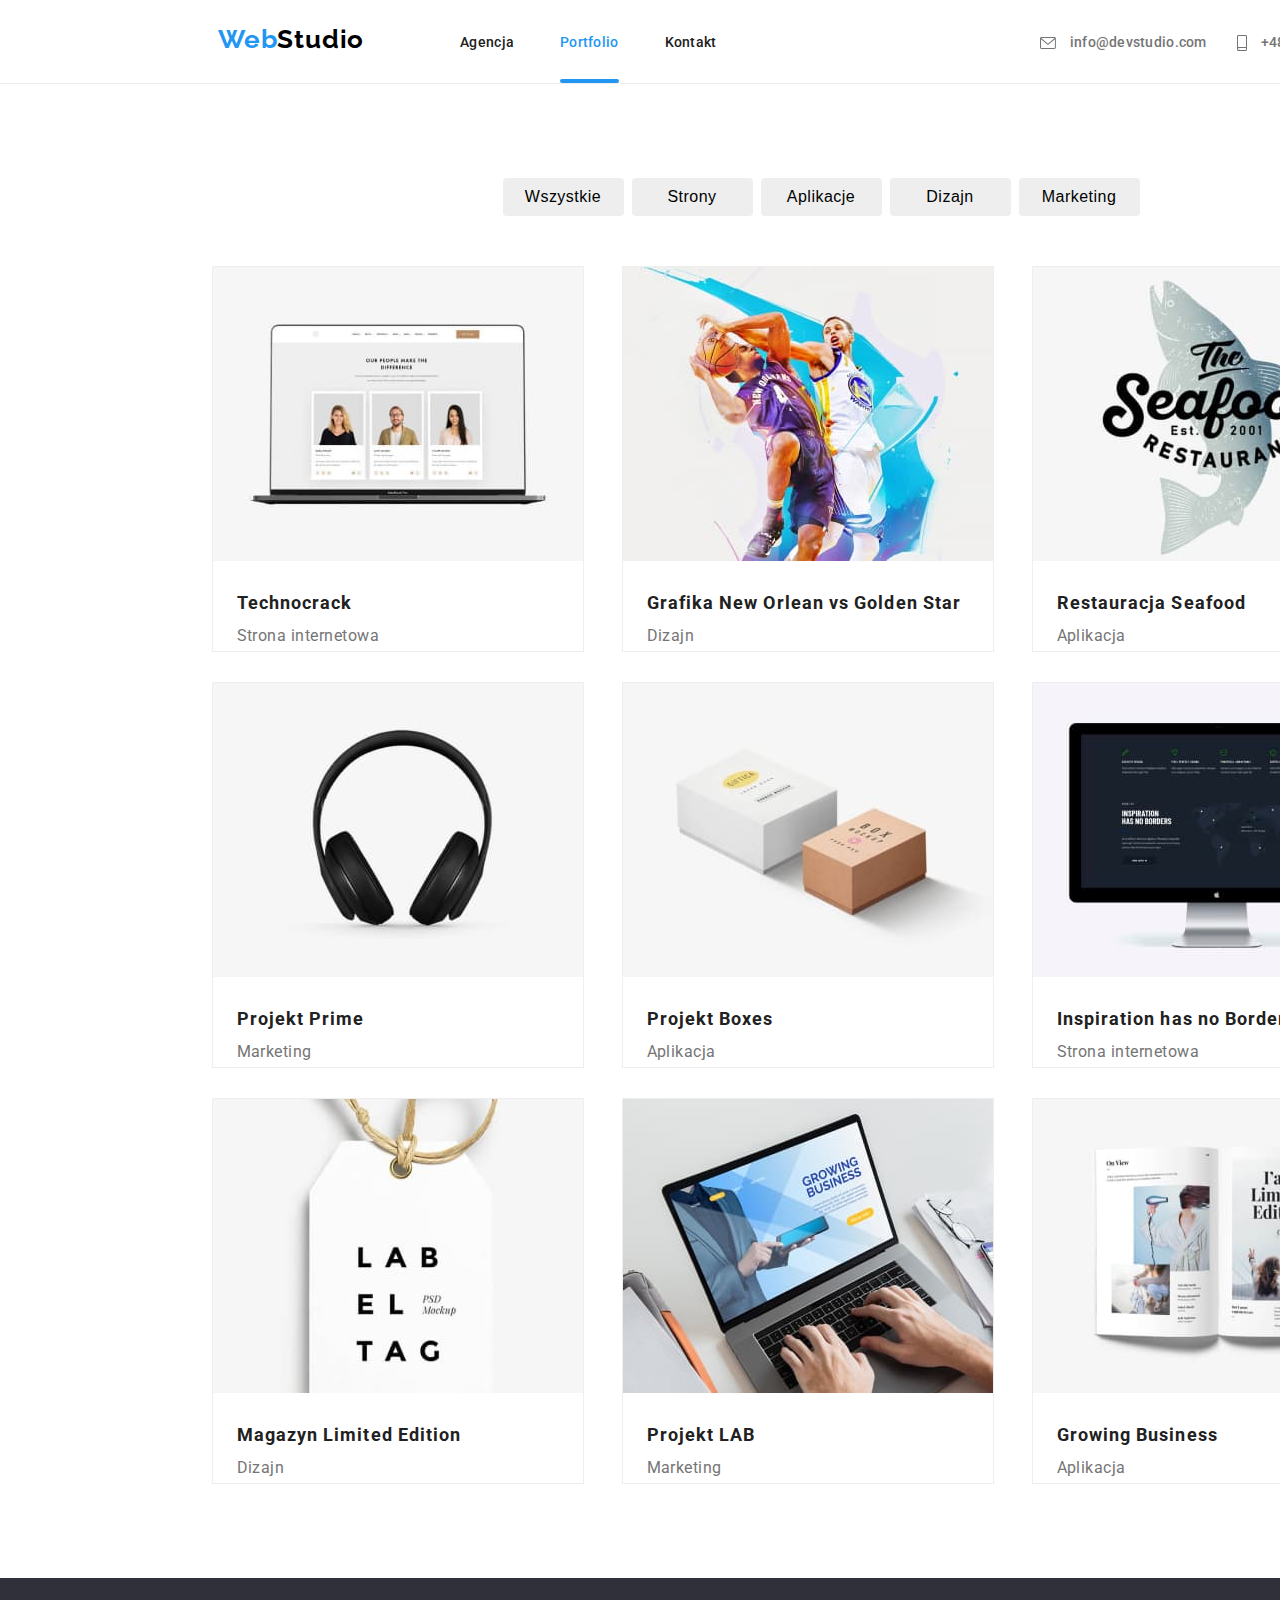
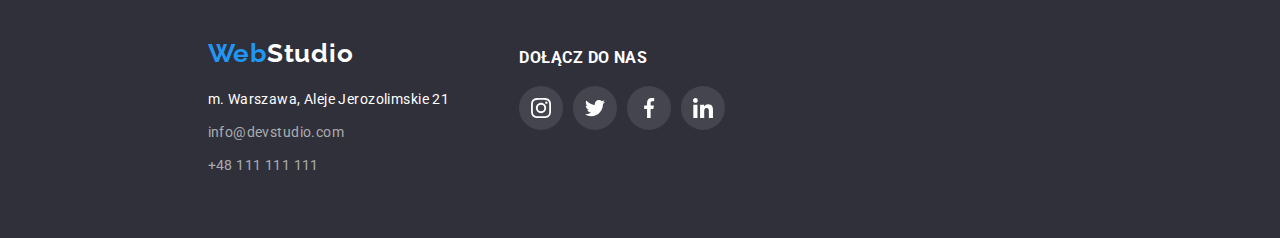
==== commit 35d3c6dc: "introduced Szymon's suggestions" ====
--- a/portfolio.html
+++ b/portfolio.html
@@ -98,7 +98,7 @@
                   <img
                     width="370"
                     height="294"
-                    src="images/projectone.jpg"
+                    src="images/projecttwo.jpg"
                     alt="basketball players"
                   />
                   <p>
--- a/css/styles.css
+++ b/css/styles.css
@@ -225,7 +225,7 @@
   position: relative;
   height: 581px;
   width: 528px;
-  transition-delay: 250ms;
+  transition: 250ms cubic-bezier(0.4, 0, 0.2, 1);
   border-radius: 1%;
   box-shadow: 0px 4px 4px 0px rgba(0, 0, 0, 0.25);
   background-color: var(--logo-posteriorprim);
@@ -247,6 +247,14 @@
   pointer-events: none;
   visibility: hidden;
   opacity: 0;
+  transform: skew(30deg, 20deg);
+  transition: 250ms cubic-bezier(0.4, 0, 0.2, 1);
+}
+
+.is-hidden .modal {
+  opacity: 0;
+  transform: skew(30deg, 20deg);
+  transition: 250ms cubic-bezier(0.4, 0, 0.2, 1);
 }
 
 /* title section end */
@@ -577,7 +585,6 @@
   display: block;
   position: relative;
   overflow: hidden;
-  height: 294px;
   margin: 0px;
   padding: 0px;
 }
@@ -586,11 +593,11 @@
   position: absolute;
   margin: 0px;
   padding: 0px;
-  top: 0;
+  top: 100%;
   left: 0;
   width: 100%;
   height: 100%;
-  transform: translateY(100%);
+  /* transform: translateY(100%); */
   transition: 250ms cubic-bezier(0.4, 0, 0.2, 1);
   background-color: var(--higlight-text);
   font-size: 18px;
